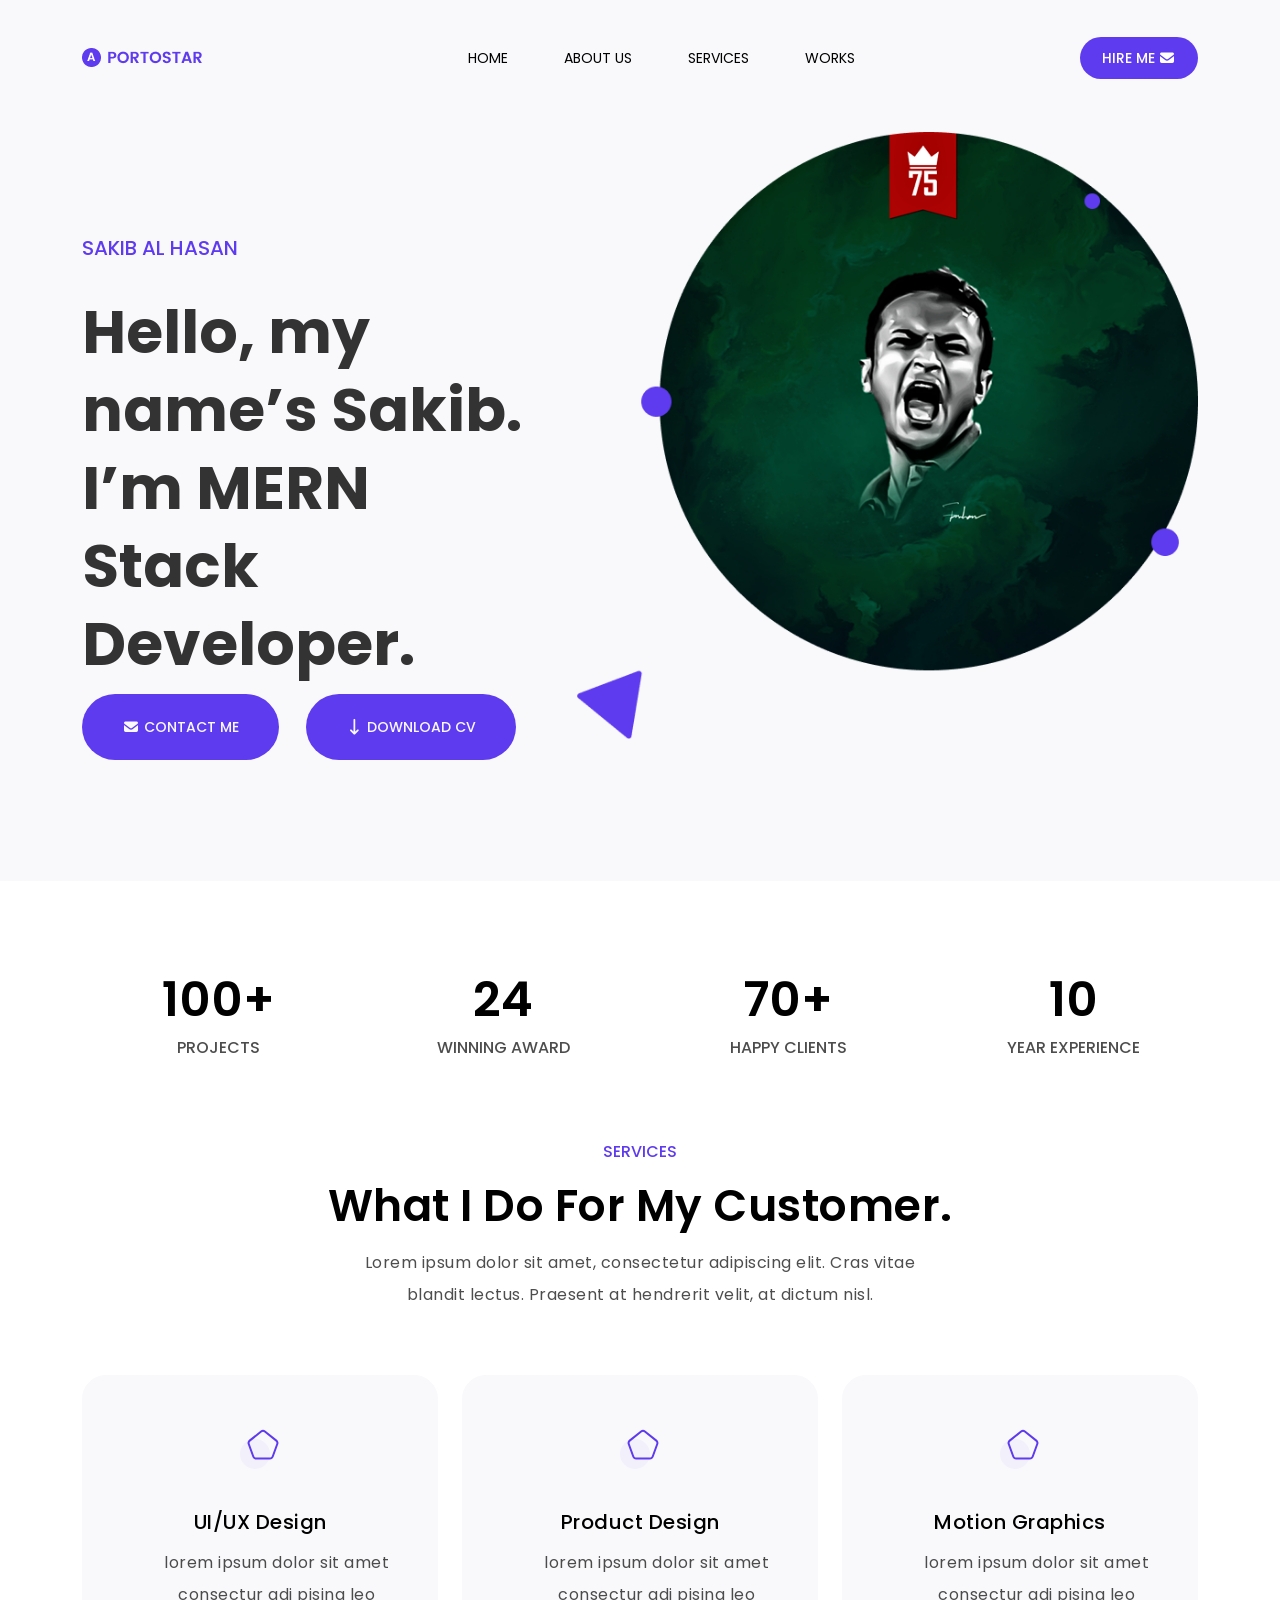
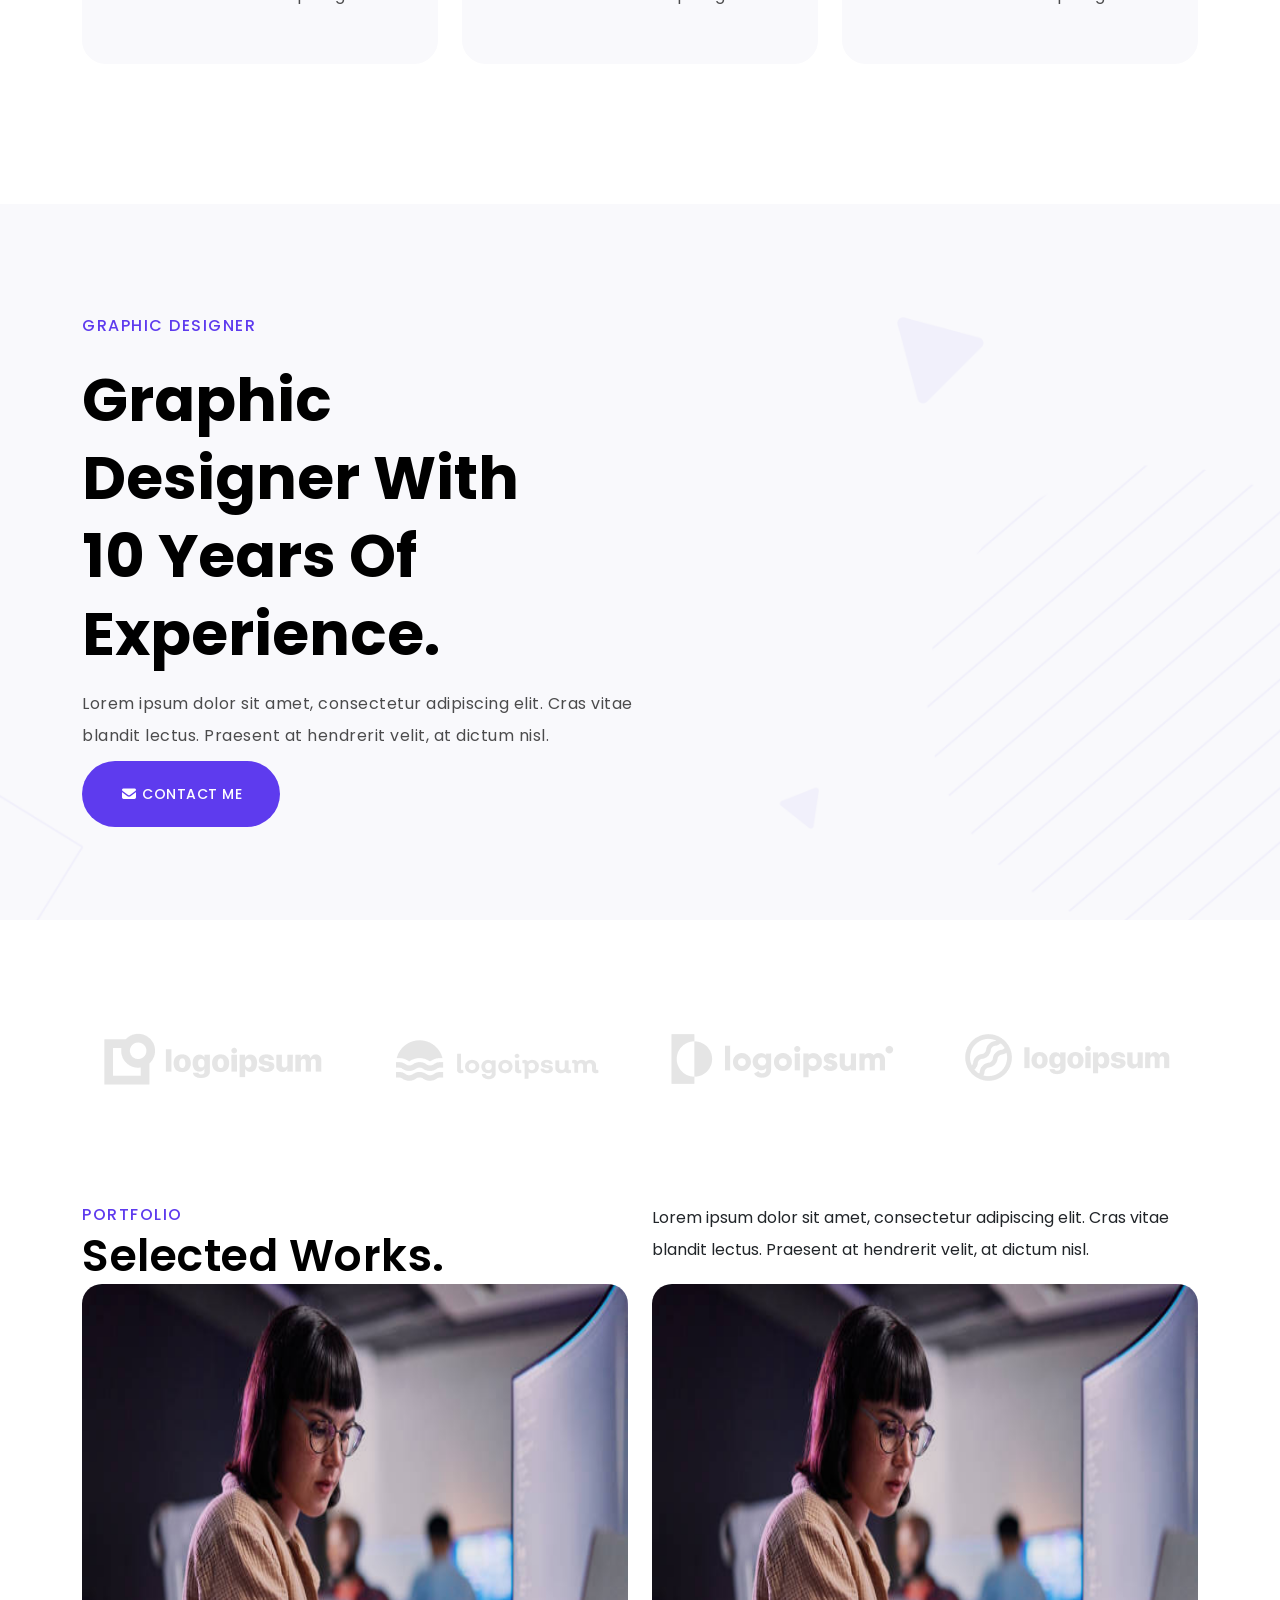
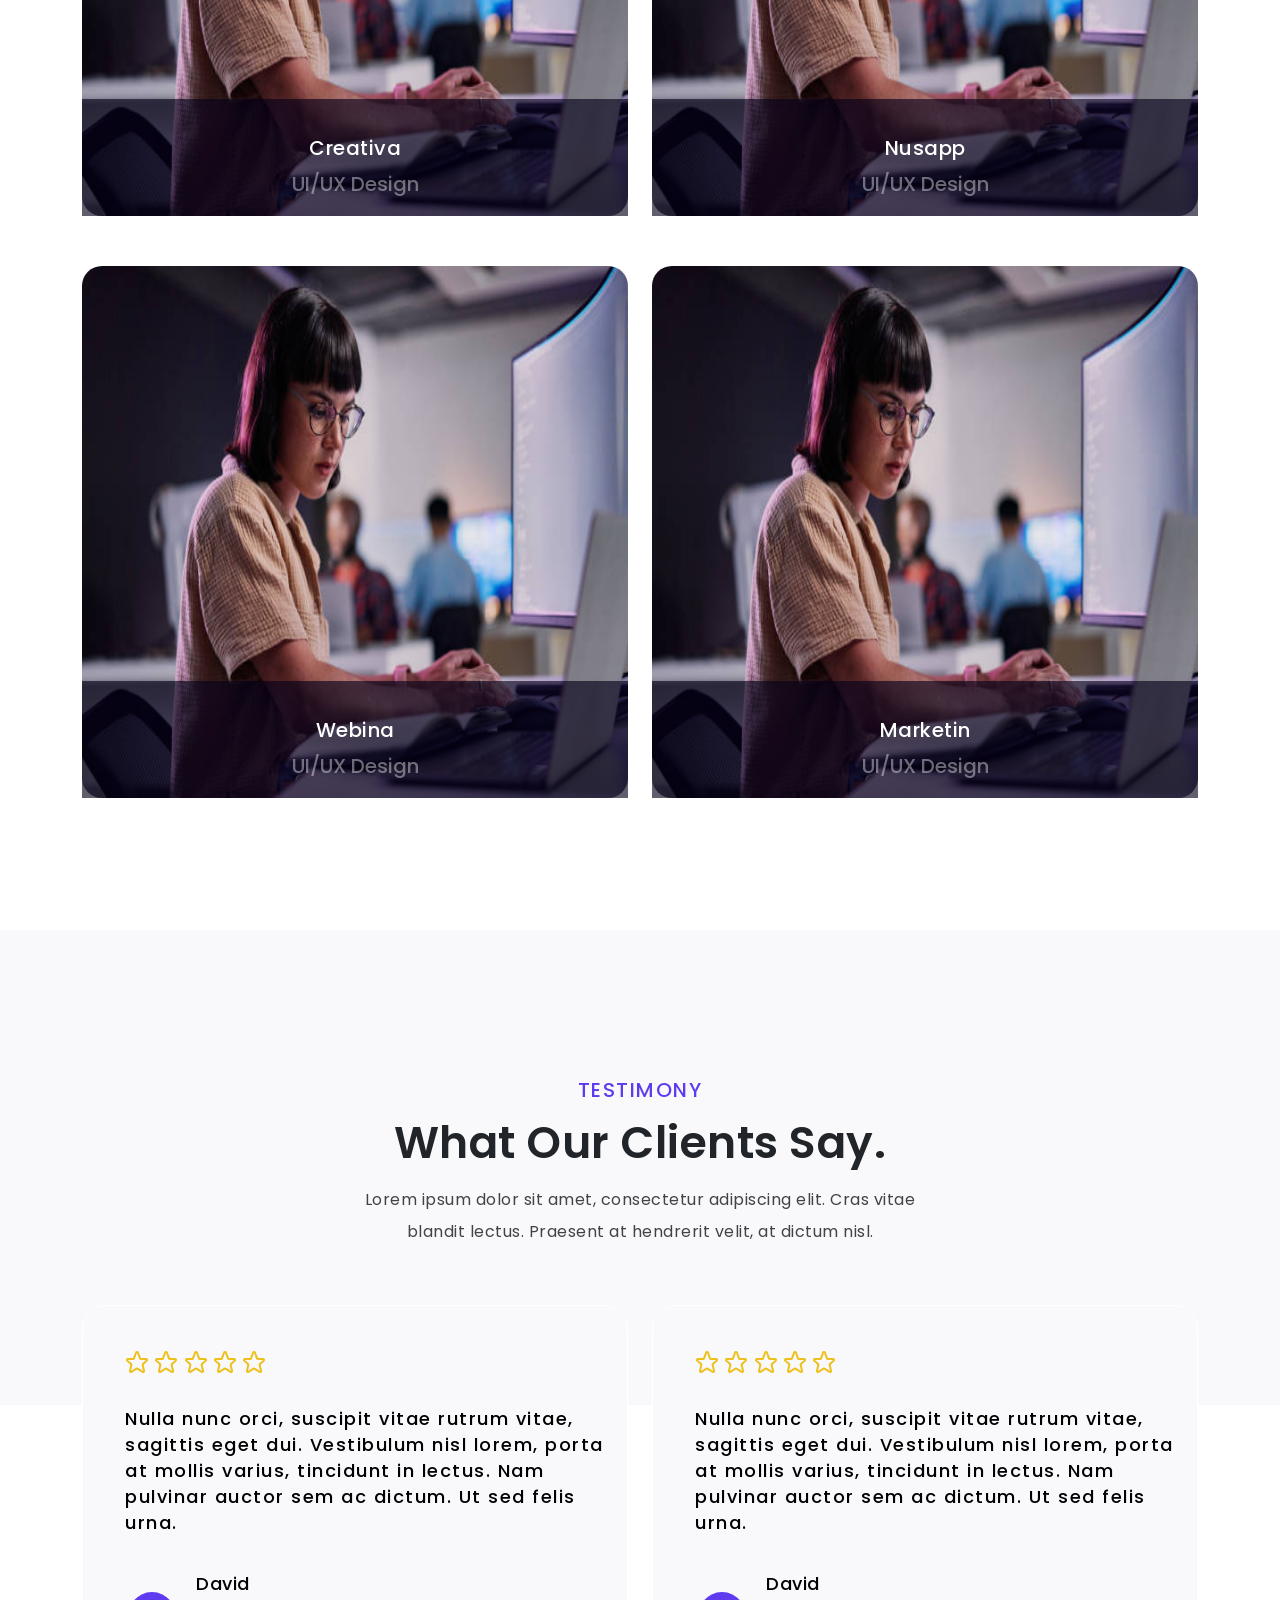
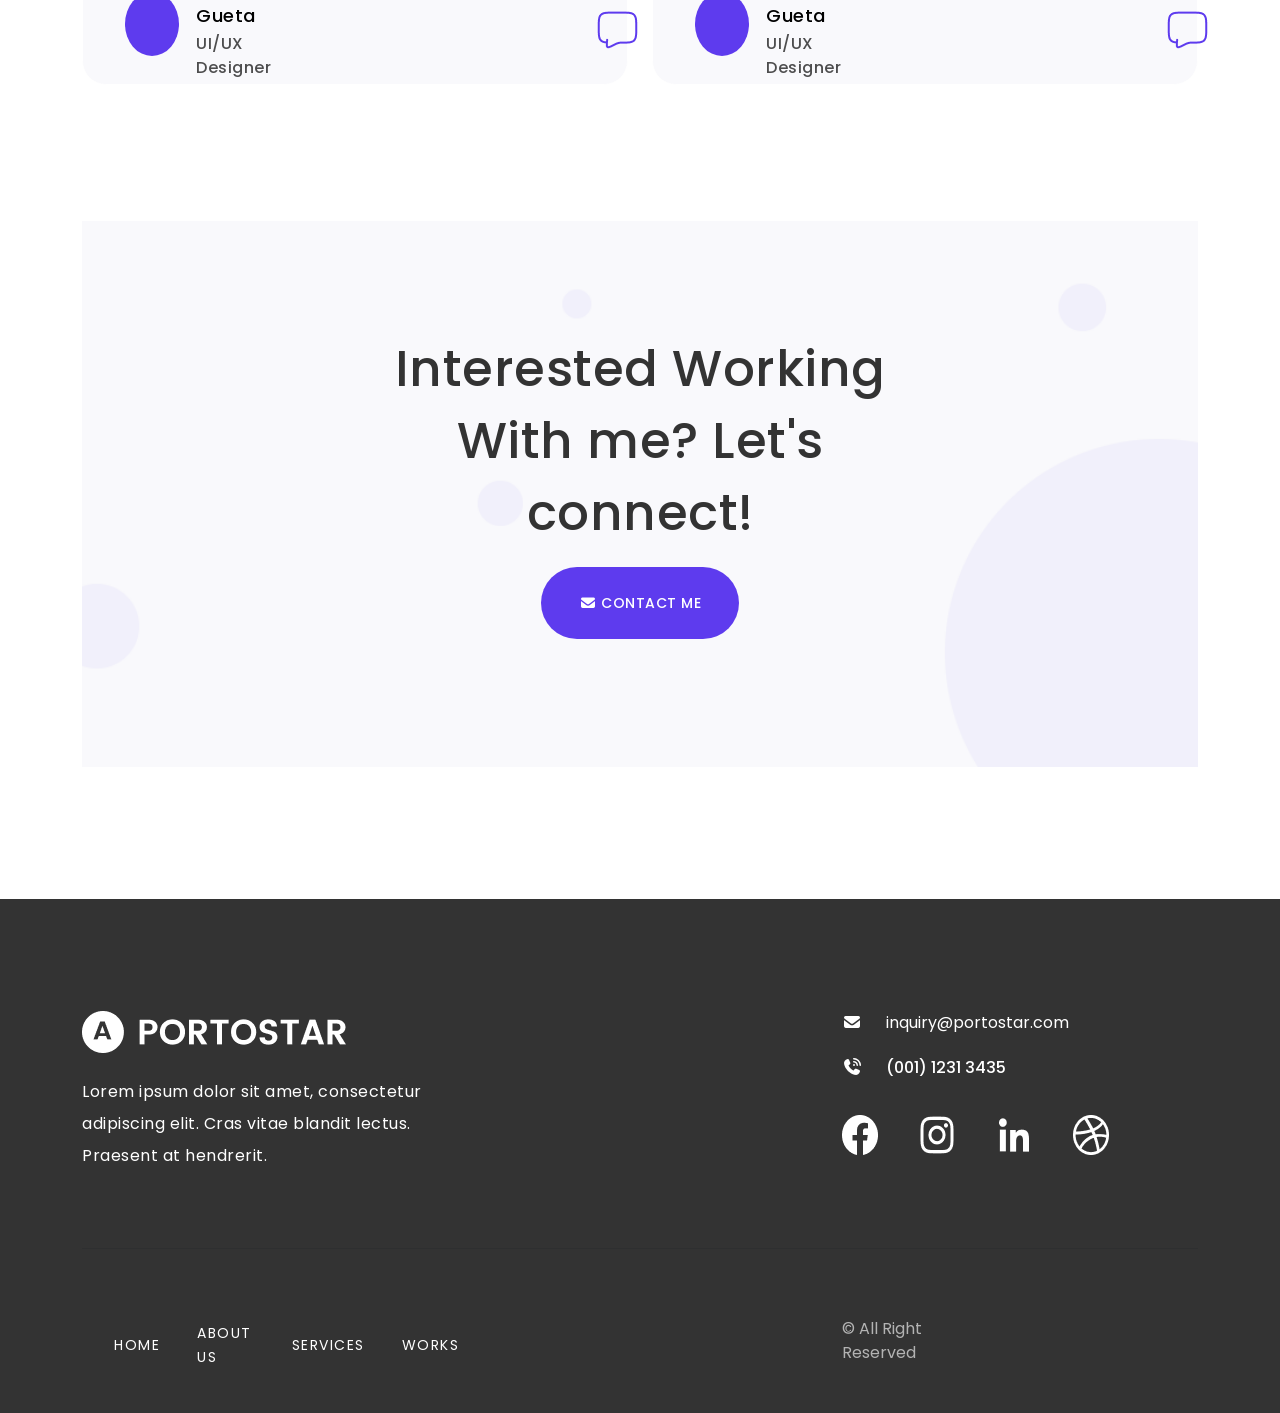
==== index.html @ 92d148fe "changes" ====
<!DOCTYPE html>
<html lang="en">

<head>
    <meta charset="UTF-8">
    <meta name="viewport" content="width=device-width, initial-scale=1.0">
    <title>Portfolio-Bootstrap Project</title>
    <!-- Google fonts start -->
    <link rel="preconnect" href="https://fonts.googleapis.com">
    <link rel="preconnect" href="https://fonts.gstatic.com" crossorigin>
    <link
        href="https://fonts.googleapis.com/css2?family=Poppins:ital,wght@0,100;0,200;0,300;0,400;0,500;0,600;0,700;0,800;0,900;1,100;1,200;1,300;1,400;1,500;1,600;1,700;1,800;1,900&display=swap"
        rel="stylesheet">
    <!-- Google fonts end -->
    <link rel="stylesheet" href="css/all.min.css">
    <link rel="stylesheet" href="css/bootstrap.min.css">
    <link rel="stylesheet" href="css/style.css">
    <link rel="stylesheet" href="css/responsive.css">
</head>

<body>
    <!-- HEADER SECTION STRAT -->
    <header id="nav">
        <nav class="navbar navbar-expand-lg ">
            <div class="container">
                <img src="images/logo.png" alt="" class="img-fluid">
                <button class="navbar-toggler" type="button" data-bs-toggle="collapse"
                    data-bs-target="#navbarSupportedContent" aria-controls="navbarSupportedContent"
                    aria-expanded="false" aria-label="Toggle navigation">
                    <span class="navbar-toggler-icon"></span>
                </button>
                <div class="collapse navbar-collapse" id="navbarSupportedContent">
                    <ul class="navbar-nav m-auto mb-2 mb-lg-0">
                        <li class="nav-item">
                            <a class="nav-link active" aria-current="page" href="#">HOME</a>
                        </li>
                        <li class="nav-item">
                            <a class="nav-link active" aria-current="page" href="#">ABOUT US</a>
                        </li>
                        <li class="nav-item">
                            <a class="nav-link active" aria-current="page" href="#">SERVICES</a>
                        </li>
                        <li class="nav-item">
                            <a class="nav-link active" aria-current="page" href="#">WORKS</a>
                        </li>


                    </ul>
                    <div class="navbtn">
                        <a href="#">HIRE ME <i class="fa-solid fa-envelope"></i></a>
                    </div>
                </div>
            </div>
        </nav>
    </header>
    <!-- HEADER SECTION END -->
    <main>
        <!-- HEADER SECTION STRAT -->
        <section id="bannerpart">
            <div class="container">
                <div class="row">
                    <div class="col-lg-5">
                        <div class="bannercontent">
                            <h5>SAKIB AL HASAN</h5>
                            <h1>Hello, my
                                name’s Sakib.
                                I’m MERN Stack Developer.
                            </h1>
                            <div class="bannerbtn">
                                <a href=" #" class="btncontact"><i class="fa-solid fa-envelope"></i> CONTACT ME</a>
                                <a href=" #" class="btndawonlad"><i class="fa-solid fa-arrow-down-long"></i> DOWNLOAD
                                    CV</a>
                            </div>
                        </div>
                    </div>
                    <div class="col-lg-7">
                        <div class="bannerimg">
                            <img src="images/sakibimg.png" alt="" class="img-fluid w-100">
                        </div>
                    </div>

                </div>

            </div>

        </section>
        <!-- HEADER SECTION END -->
        <!-- counter SECTION STRAT -->
        <section id="counter">
            <div class="container">
                <div class="row">
                    <div class="col-6 col-lg-3">
                        <div class="countertext">
                            <h4>100+</h4>
                            <p>PROJECTS</p>
                        </div>
                    </div>
                    <div class="col-6 col-lg-3">
                        <div class="countertext">
                            <h4>24</h4>
                            <p>WINNING AWARD</p>
                        </div>
                    </div>
                    <div class="col-6 col-lg-3">
                        <div class="countertext">

                            <div class="conttop">
                                <h4>70+</h4>
                                <p>HAPPY CLIENTS</p>
                            </div>
                        </div>
                    </div>
                    <div class=" col-6 col-lg-3">
                        <div class="countertext">
                            <div class="conttop">
                                <h4>10</h4>
                                <p>YEAR EXPERIENCE</p>
                            </div>
                        </div>
                    </div>
                </div>
            </div>



        </section>
        <!-- counter SECTION END -->
        <!-- service SECTION STRAT -->
        <section id="service">
            <div class="container">
                <div class="servicetext">
                    <h5>SERVICES</h5>
                    <h4>What I Do For My Customer.</h4>
                    <p>Lorem ipsum dolor sit amet, consectetur adipiscing elit. Cras vitae blandit lectus. Praesent at
                        hendrerit velit, at dictum nisl.</p>
                </div>
                <div class="row">
                    <div class="col-lg-4">
                        <div class="servicecard">
                            <div class="cardimg">
                                <svg width="41" height="42" viewBox="0 0 41 42" fill="none"
                                    xmlns="http://www.w3.org/2000/svg">
                                    <circle cx="15" cy="27" r="15" fill="#F1F0FB" />
                                    <path
                                        d="M21.125 4.50004C21.6571 4.07403 22.3184 3.84192 23 3.84192C23.6816 3.84192 24.3429 4.07403 24.875 4.50004L36.32 13.6545C36.8102 14.0466 37.165 14.5826 37.3345 15.187C37.5041 15.7914 37.4797 16.4337 37.265 17.0235L32.7185 29.5245C32.5081 30.1035 32.1246 30.6037 31.6201 30.9571C31.1156 31.3106 30.5145 31.5001 29.8985 31.5H16.1015C15.4855 31.5001 14.8844 31.3106 14.3799 30.9571C13.8754 30.6037 13.4919 30.1035 13.2815 29.5245L8.7365 17.0235C8.52176 16.4337 8.49744 15.7914 8.66696 15.187C8.83649 14.5826 9.19132 14.0466 9.6815 13.6545L21.125 4.50004Z"
                                        stroke-width="2" stroke-linecap="round" stroke-linejoin="round"
                                        stroke="#5E3BEE" />
                                </svg>
                            </div>

                            <div class="card-body">
                                <h5>UI/UX Design </h5>
                                <p>lorem ipsum dolor sit amet consectur adi pising leo</p>
                            </div>
                        </div>

                    </div>
                    <div class="col-lg-4">
                        <div class="servicecard">
                            <div class="cardimg">
                                <svg width="41" height="42" viewBox="0 0 41 42" fill="none"
                                    xmlns="http://www.w3.org/2000/svg">
                                    <circle cx="15" cy="27" r="15" fill="#F1F0FB" />
                                    <path
                                        d="M21.125 4.50004C21.6571 4.07403 22.3184 3.84192 23 3.84192C23.6816 3.84192 24.3429 4.07403 24.875 4.50004L36.32 13.6545C36.8102 14.0466 37.165 14.5826 37.3345 15.187C37.5041 15.7914 37.4797 16.4337 37.265 17.0235L32.7185 29.5245C32.5081 30.1035 32.1246 30.6037 31.6201 30.9571C31.1156 31.3106 30.5145 31.5001 29.8985 31.5H16.1015C15.4855 31.5001 14.8844 31.3106 14.3799 30.9571C13.8754 30.6037 13.4919 30.1035 13.2815 29.5245L8.7365 17.0235C8.52176 16.4337 8.49744 15.7914 8.66696 15.187C8.83649 14.5826 9.19132 14.0466 9.6815 13.6545L21.125 4.50004Z"
                                        stroke-width="2" stroke-linecap="round" stroke-linejoin="round"
                                        stroke="#5E3BEE" />
                                </svg>
                            </div>

                            <div class="card-body">
                                <h5>Product Design </h5>
                                <p>lorem ipsum dolor sit amet consectur adi pising leo</p>
                            </div>
                        </div>

                    </div>
                    <div class="col-lg-4">
                        <div class="servicecard">
                            <div class="cardimg">
                                <svg width="41" height="42" viewBox="0 0 41 42" fill="none"
                                    xmlns="http://www.w3.org/2000/svg">
                                    <circle cx="15" cy="27" r="15" fill="#F1F0FB" />
                                    <path
                                        d="M21.125 4.50004C21.6571 4.07403 22.3184 3.84192 23 3.84192C23.6816 3.84192 24.3429 4.07403 24.875 4.50004L36.32 13.6545C36.8102 14.0466 37.165 14.5826 37.3345 15.187C37.5041 15.7914 37.4797 16.4337 37.265 17.0235L32.7185 29.5245C32.5081 30.1035 32.1246 30.6037 31.6201 30.9571C31.1156 31.3106 30.5145 31.5001 29.8985 31.5H16.1015C15.4855 31.5001 14.8844 31.3106 14.3799 30.9571C13.8754 30.6037 13.4919 30.1035 13.2815 29.5245L8.7365 17.0235C8.52176 16.4337 8.49744 15.7914 8.66696 15.187C8.83649 14.5826 9.19132 14.0466 9.6815 13.6545L21.125 4.50004Z"
                                        stroke-width="2" stroke-linecap="round" stroke-linejoin="round"
                                        stroke="#5E3BEE" />
                                </svg>
                            </div>

                            <div class="card-body">
                                <h5>Motion Graphics </h5>
                                <p>lorem ipsum dolor sit amet consectur adi pising leo</p>
                            </div>
                        </div>

                    </div>



                </div>
            </div>
        </section>
        <!-- service SECTION END -->
        <!--experience SECTION STRAT -->
        <section id="experience">
            <div class="container">
                <div class="extext">
                    <h5>GRAPHIC DESIGNER</h5>
                    <h2>Graphic Designer With 10 Years Of Experience.</h2>
                    <p>Lorem ipsum dolor sit amet, consectetur adipiscing elit. Cras vitae blandit lectus. Praesent at
                        hendrerit velit, at dictum nisl.</p>
                    <div class="exbtn">
                        <a href="#"><i class="fa-solid fa-envelope"></i> CONTACT ME</a>
                    </div>
                </div>
            </div>

        </section>
        <!--experience SECTION END -->
        <!-- company section start -->
        <section id="company">
            <div class="container">
                <div class="row">

                    <div class="col-6 col-lg-3">
                        <img src="images_company/logoipsum-logo-1.png" alt="" class="img-fluid">
                    </div>
                    <div class=" col-6 col-lg-3">
                        <img src="images_company/logoipsum-logo-3.png" alt="" class="img-fluid">
                    </div>
                    <div class=" col-6 col-lg-3">
                        <img src="images_company/logoipsum-logo-6.png" alt="" class="img-fluid">
                    </div>
                    <div class="col-6 col-lg-3">
                        <img src="images_company/logoipsum-logo-7.png" alt="" class="img-fluid">
                    </div>

                </div>

            </div>
        </section>
        <!-- company section end -->
        <!-- portfolio sectin start -->
        <section id="portfolio">
            <div class="container">
                <div class="row">
                    <div class="col-lg-6">
                        <div class="porttop">
                            <h5>PORTFOLIO</h5>
                            <h4>Selected Works.</h4>
                        </div>
                    </div>
                    <div class="col-lg-6">
                        <div class="portpara">
                            <p>Lorem ipsum dolor sit amet, consectetur adipiscing elit. Cras vitae blandit lectus.
                                Praesent at hendrerit velit, at dictum nisl.</p>
                        </div>
                    </div>


                </div>
                <div class="row">
                    <div class="col-lg-6">
                        <div class="pcard">
                            <img src="images/developer.jpg" alt="" class="img-fluid">
                            <div class="pcardoverlay">
                                <div class="pcardtext">
                                    <h4>Creativa</h4>
                                    <h5>UI/UX Design</h5>
                                </div>
                            </div>
                        </div>
                    </div>
                    <div class="col-lg-6">
                        <div class="pcard">
                            <img src="images/developer.jpg" alt="" class="img-fluid">
                            <div class="pcardoverlay">
                                <div class="pcardtext">
                                    <h4>Nusapp</h4>
                                    <h5>UI/UX Design</h5>
                                </div>
                            </div>
                        </div>
                    </div>
                </div>
                <div class="row">
                    <div class="col-lg-6">
                        <div class="pcardbtm">
                            <div class="pcard">
                                <img src="images/developer.jpg" alt="" class="img-fluid">
                                <div class="pcardoverlay">
                                    <div class="pcardtext">
                                        <h4>Webina</h4>
                                        <h5>UI/UX Design</h5>
                                    </div>
                                </div>
                            </div>
                        </div>
                    </div>
                    <div class="col-lg-6">
                        <div class="pcardbtm">
                                 <div class="pcard">
                            <img src="images/developer.jpg" alt="" class="img-fluid">
                            <div class="pcardoverlay">
                                <div class="pcardtext">
                                    <h4>Marketin</h4>
                                    <h5>UI/UX Design</h5>
                                </div>
                            </div>
                        </div>
                        </div>
                   
                    </div>
                </div>


            </div>

            </div>

        </section>
        <!-- portfolio sectin end -->
        <!-- comment section start  -->
        <section id="comment">
            <div class="container">
                <div class="cmmenttext">
                    <h5>
                        TESTIMONY
                    </h5>
                    <h4>What Our Clients Say.</h4>
                    <p>Lorem ipsum dolor sit amet, consectetur adipiscing elit. Cras vitae blandit lectus. Praesent at
                        hendrerit velit, at dictum nisl.</p>

                </div>

            </div>
        </section>

        <!-- comment section end  -->
        <!-- comment curd section  start  -->
        <section>
            <div class="container">
                <div class="row">
                    <div class="col-lg-6">
                        <div class="commentcard">
                            <img src="images_comentcard/star.png" alt="" class="img-fluid">
                            <p>Nulla nunc orci, suscipit vitae rutrum vitae, sagittis eget dui. Vestibulum nisl lorem,
                                porta at mollis varius, tincidunt in lectus. Nam pulvinar auctor sem ac dictum. Ut sed
                                felis urna.</p>
                            <div class="cmtfoot">
                                <div class="cmentbox"></div>
                                <div class="cmttext">
                                    <h5>David Gueta</h5>
                                    <h6>UI/UX Designer</h6>
                                </div>
                                <div class="cmmsgbox">
                                    <img src="images_comentcard/Frame.png" alt="" class="img-fluid">
                                </div>
                            </div>
                        </div>

                    </div>
                    <div class="col-lg-6">
                        <div class="commentcard">
                            <img src="images_comentcard/star.png" alt="" class="img-fluid">
                            <p>Nulla nunc orci, suscipit vitae rutrum vitae, sagittis eget dui. Vestibulum nisl lorem,
                                porta at mollis varius, tincidunt in lectus. Nam pulvinar auctor sem ac dictum. Ut sed
                                felis urna.</p>
                            <div class="cmtfoot">
                                <div class="cmentbox"></div>
                                <div class="cmttext">
                                    <h5>David Gueta</h5>
                                    <h6>UI/UX Designer</h6>
                                </div>
                                <div class="cmmsgbox">
                                    <img src="images_comentcard/Frame.png" alt="" class="img-fluid">
                                </div>
                            </div>
                        </div>
                    </div>
                </div>

            </div>
        </section>
        <!-- comment curd section  end  -->
        <!--  contact section start -->
        <section id="contact">
            <div class="container">
                <div class="row">
                    <div class="col-lg-12">
                        <div class="conwraper">
                            <div class="contacttext">
                                <h3> Interested Working
                                    With me? Let's connect!</h3>
                                <a href=""><i class="fa-solid fa-envelope"></i> CONTACT ME</a>

                            </div>
                        </div>
                    </div>
                </div>
            </div>
        </section>
        <!--  contact section end -->
        <!-- footter section start -->
        <section id="footter">
            <div class="container">
                <div class="row">
                    <div class=" col-lg-5">
                        <div class="footleft">
                            <img src="images_footer/LOGO (4).png" alt="">
                            <p>Lorem ipsum dolor sit amet, consectetur adipiscing elit. Cras vitae blandit lectus.
                                Praesent at hendrerit.</p>

                        </div>
                    </div>
                    <div class=" col-lg-3">

                    </div>
                    <div class=" col-lg-4">
                        <div class="footright">
                            <p> <i class="fa-solid fa-envelope"></i> inquiry@portostar.com</p>
                            <h6><i class="fa-solid fa-phone-volume"></i> (001) 1231 3435</h6>
                            <div class="footlogo">
                                <img src="images_footer/Frame (1).png" alt="">
                                <img src="images_footer/Frame (2).png" alt="">
                                <img src="images_footer/Frame (3).png" alt="">
                                <img src="images_footer/Frame (4).png" alt="">
                            </div>

                        </div>
                    </div>
                </div>
                <hr>
                <div class="row">
                    <div class="col-lg-5">
                        <div class="fotmenu">
                            <ul>
                                <li><a href="#">HOME</a></li>
                                <li><a href="#">ABOUT US</a></li>
                                <li><a href="#">SERVICES</a></li>
                                <li><a href="#">WORKS</a></li>

                            </ul>
                        </div>
                    </div>
                    <div class="col-lg-3">

                    </div>
                    <div class="col-lg-4">
                        <div class="fotcopy">
                            <p>© All Right Reserved</p>
                        </div>
                    </div>
                </div>
            </div>
        </section>
        <!-- footter section end -->

    </main>



    <script src="js/bootstrap.min.js"></script>
</body>

</html>
---- css/style.css ----
/* ALL COMMON CSS START */
* {
    margin: 0px;
    padding: 0px;
    box-sizing: border-box;
    outline: 0;
    font-family: "Poppins", sans-serif;
}

ul,
ol {
    list-style-type: none;
}

a {
    text-decoration: none;
}

h1,
h2,
h3,
h4,
h5,
h6,
p {
    margin: 0px;
    padding: 0px;

}

/* ALL COMMON CSS END */


/* HEADER SECTION CSS START */

.navbtn a {
    background-color: #5E3BEE;
    color: #fff;
    border-radius: 50px;
    padding: 11px 22px;
    font-weight: 500;
    font-size: 14px;

}

.navbar-nav .nav-item a {
    margin-left: 40px;

    color: #000000;
    line-height: 24px;
    font-size: 14px;

}
.navbar-nav .nav-item a:hover{
color: #5E3BEE;
}

#nav {
    background-color: #F9F9FC;
    padding: 30px 0px;
}

/* HEADER SECTION CSS END */
/* banner SECTION CSS START */
#bannerpart {
    background-color: #F9F9FC;

}

.bannercontent {
    padding-top: 119px;
    padding-bottom: 142px;
}

.bannercontent h5 {
    color: #5E3BEE;
    font-weight: 500;
    line-height: 26px;
}

.bannercontent h1 {
    color: #333333;
    font-weight: 700;
    font-size: 60px;
    line-height: 78px;
    margin: 32px 0px;
}


.bannerbtn a {
    color: #F9F9FC;
    background-color: #5E3BEE;
    padding: 23px 40px;
    border-radius: 50px;
    font-weight: 500;
    font-size: 14px;
    transition: 0.30s;

}

.bannerbtn a:hover {
    color: #000000;
    background: transparent;



}

.bannerbtn .btncontact {
    margin-right: 23px;
}

.bannerimg {
    padding-top: 16px;
    padding-bottom: 42px;
}

/* banner SECTION CSS END */

/* counter SECTION CSS Start */
#counter {
    padding-top: 91px;
    padding-bottom: 79px;
}

.countertext h4 {
    font-weight: 600;
    font-size: 48px;
    line-height: 56px;
    color: #000000;
    width: 272px;
    text-align: center;
}

.countertext p {
    font-weight: 500;
    line-height: 24px;
    color: rgba(0, 0, 0, 0.699);
    margin-top: 8px;
    width: 272px;
    text-align: center;
}

/* counter SECTION CSS END */
/* service SECTION CSS START */
.servicetext {
    text-align: center;
}

.servicetext h5 {
    font-size: 16px;
    font-weight: 500;
    line-height: 26px;
    color: #5E3BEE;
    height: 26px;

}

.servicetext h4 {
    font-weight: 600;
    font-size: 44px;
    line-height: 56px;
    color: #000000;
    margin-top: 13px;
    margin-bottom: 13px;
    letter-spacing: 0.5px;

}

.servicetext p {
    font-weight: 400;
    line-height: 32px;
    letter-spacing: 0.5px;

    color: rgba(0, 0, 0, 0.699);
    width: 600px;
    margin: 0px auto;


}

/* service SECTION CSS END */
/* card section css start */
.cardimg {
    text-align: center;
    margin-top: 51px;
}

.card-body h5 {
    font-size: 20px;
    font-weight: 500;
    line-height: 32px;
    color: #000000;
    text-align: center;
    margin-top: 37px;
    letter-spacing: 0.5px;
}

.card-body p {

    font-weight: 400;
    line-height: 32px;
    letter-spacing: 0.5px;
    color: rgba(0, 0, 0, 0.699);
    text-align: center;
    margin-left: 40px;
    margin-top: 9px;
    margin-bottom: 52px;

    width: 307px;


}

.servicecard {
    margin-top: 64px;
    margin-bottom: 140px;
    border: 1px solid #F9F9FC;
    border-radius: 24px;
    background-color: #F9F9FC;
    transition: 0.15s;



}

.servicecard:hover {
    box-shadow: 27px 37px 80px 0px rgba(0, 0, 0, 0.192);
    transform: translateY(-10px);
    background-color: #ffffff;
}

/* card section css end */
/* experience css start */
#experience {
    background-image: url(../images/Group\ 50\ \(1\).png);
    background-position: center;
    background-repeat: no-repeat;
    background-size: cover;


}

.extext h5 {
    font-size: 16px;
    font-weight: 500;
    line-height: 26px;
    color: #5E3BEE;
    letter-spacing: 1.5px;

}

.extext h2 {
    font-size: 60px;
    font-weight: 700;
    line-height: 78px;
    width: 482px;
    color: #000000;
    margin-top: 22px;
    margin-bottom: 15px;
}

.extext p {
    line-height: 32px;
    letter-spacing: 0.5px;
    width: 584px;
    color: rgba(0, 0, 0, 0.699);
    margin-bottom: 30px;
}

.exbtn a {
    color: #fff;
    font-size: 14px;
    font-weight: 500;
    letter-spacing: 0.5px;
    background-color: #5E3BEE;
    padding: 23px 38px;
    border-radius: 50px;

}

.extext {
    padding-top: 109px;
    padding-bottom: 114px;
}

/* experience css end */
/* company css start */
#company {
    margin-top: 110px;
    margin-bottom: 112px;
}

.col-lg-3 {
    text-align: center;
}

/* company css end */
/* portfolio css start */
.porttop h5 {
    font-size: 16px;
    font-weight: 500;
    line-height: 26px;
    color: #5E3BEE;
    letter-spacing: 1.5px;
}

.porttop h4 {
    font-weight: 600;
    font-size: 44px;
    line-height: 56px;
    color: #000000;


    letter-spacing: 0.5px;
}
.pcard{
position: relative;

}
.pcard img{
 width: 100%;
height: 532px;
border-radius: 20px;

}

.pcardtext{
    
    text-align: center;
  


  
   
  
}
.pcardoverlay{
  position: absolute;
    bottom: 0px;
    width: 100%;
    background-color: #06011aa1;  
    display: none;
   
}

.pcard .pcardoverlay{
  display: block;
}

.pcardtext h4{
    font-size: 20px;
    font-weight: 500;
    line-height: 32px;
    letter-spacing: 0.5px;
    color:white;
     margin-top: 33px;
  
   
}
.pcardbtm{
    margin-top: 50px;
    /* border-radius: 30px solid black; */
}

.pcardtext h5 {
    color:rgba(255, 255, 255, 0.404);
    font-weight: 500;
    line-height: 24px;
  
    margin-top: 8px;
    margin-bottom: 20px;


}


.portpara p{
    line-height: 32px;
    width: 557px;
}


.portbottom p {
    width: 557px;
    line-height: 32px;
    letter-spacing: 0.5px;
    color: rgba(0, 0, 0, 0.719);
    text-align:center;
}

.portcardtwo {
    margin-top: 50px;
}

/* portfolio css end */
/* comment section style start */
#comment {
    background-color: #F9F9FC;
    margin-top: 132px;

}

.cmmenttext {
    padding-top: 147px;
    padding-bottom: 157px;

    text-align: center;
}

.cmmenttext h5 {
    font-weight: 500;
    line-height: 26px;
    letter-spacing: 1.5px;
    color: #5E3BEE;

    margin-bottom: 12px;
}

.cmmenttext h4 {
    margin-bottom: 13px;
    font-size: 44px;
    font-weight: 600;
    line-height: 56px;
    letter-spacing: 0.5px;
}

.cmmenttext p {


    color: rgba(0, 0, 0, 0.733);
    font-size: 16px;
    line-height: 32px;
    letter-spacing: 0.5px;
    width: 600px;
    margin: 0px auto;
}

/* comment section style end */
/* commment card style start */
.commentcard {
    width: 100%;
    background-color: #F9F9FC;
    border: 1px solid #ffffff;
    border-radius: 24px;

    margin-top: -100px;
    transition: 0.5s;
}

.commentcard p {
    font-size: 18px;
    font-weight: 500;
    line-height: 26px;
    letter-spacing: 1.5px;
    width: 484px;
    color: #000000;
    margin-left: 42px;
}

.commentcard img {
    margin-top: 44px;
    margin-bottom: 32px;
    margin-left: 42px;
}

.cmentbox {
    height: 64px;
    width: 64px;
    background-color: #5E3BEE;
    border-radius: 50%;
}

.cmtfoot {
    display: flex;
    margin-top: 27px;
    margin-left: 42px;
    align-items: center;

}

.cmttext h5 {
    font-size: 18px;
    font-weight: 500;
    line-height: 32px;
    letter-spacing: 0.5px;
    color: #000000;
}

.cmttext h6 {
    line-height: 24px;
    letter-spacing: 0.5px;
    color: rgba(0, 0, 0, 0.692);
}

.cmttext {
    margin-left: 17px;
    margin-right: 250px;
}

.commentcard:hover {
    background-color: #ffffff;
    box-shadow: 27px 37px 80px 0px rgba(0, 0, 0, 0.192);
    transform: translateY(-10px);
}

/* commment card style end */
/* contact style start */

.contacttext h3 {
    font-size: 50px;
    font-weight: 614px;
    line-height: 72px;
    letter-spacing: 0.5px;
    color: #333333;
    width: 606px;

    text-align: center;
    margin: 0px auto;
    margin-bottom: 42px;


}

.conwraper {
    text-align: center;
    background-image: url(../images/Group\ 50.png);
    background-size: cover;
    background-position: center;
    background-repeat: no-repeat;
    margin-top: 136px;
    margin-bottom: 132px;
    border-right: 24px;
}

.contacttext a {

    font-size: 14px;
    font-weight: 500;
    letter-spacing: 0.5px;
    color: #ffffff;
    background-color: #5E3BEE;
    padding: 26px 38px;
    border-radius: 50px;
}

.contacttext {
    padding-top: 112px;
    padding-bottom: 152px;
}


/* contact style end */
/* footter section style start */
#footter {
    background-color: #333333;
}

.footleft p {
    line-height: 32px;
    color: #ffffff;
    letter-spacing: 0.5px;
    width: 369px;
    margin-top: 23px;
}

.footleft {
    margin-top: 112px;
    margin-bottom: 60px;

}

.footright p {
    color: #ffffff;

}

.footright h6 {
    color: #ffffff;
    margin-top: 23px;
    margin-bottom: 38px;
}

.footlogo img {
    margin-right: 37px;
}

.footright {

    margin-top: 112px;
    margin-bottom: 60px;
}

.footright i {
    margin-right: 20px;
}

hr {
    stroke: #404040;

}

.fotmenu ul {
    display: flex;

    align-items: center;
    margin-top: 56px;
    margin-bottom: 44px;
    margin-right: 37px;
}

.fotmenu ul a {
    color: #ffffff;
    margin-right: 37px;
    font-size: 14px;
    line-height: 22px;
    letter-spacing: 1.5px;
}

.fotcopy {
    color: rgba(255, 255, 255, 0.63);
    width: 152px;
    margin-top: 52px;
    margin-bottom: 44px;
}

/* footter section style end */
---- css/responsive.css ----
/* // Extra small devices (portrait phones, less than 576px) */
@media (max-width: 575.98px) {

    /* header section start */
.navbtn {
text-align: center;


}

.navbar-nav .nav-item a {
    margin-left: 0px;
    text-align: center;



}
.navbar-nav .nav-item a:hover{
color: #5E3BEE;

}

#nav {
    background-color: #F9F9FC;
    padding: 15px 0px;
   
}

    /* header section end */

    /* banner section start */
    .bannercontent h5 {
        text-align: center;
        margin-bottom: 21px;
    }

    .bannercontent h1 {
        color: #333333;
        font-weight: 700;
        font-size: 44px;
        line-height: 64px;
        text-align: center;
        width: 365px;
        margin: 0 auto;

    }

    .bannercontent {
        padding-top: 32px;
        padding-bottom: 88px;
    }

    .bannerbtn {
        text-align: center;

    }

    .bannerbtn a:nth-child(2) {
        margin-top: 20px;

        display:inline-block;

    }



    .bannerimg {
        margin-top:0px;
        padding-bottom: 27px;

    }

    .bannerbtn .btncontact {
        margin-right: 0;
    }





    /* couonter section start */
    #counter {
        padding-top: 40px;
        padding-bottom: 40px;
        margin: 8%;

        /* text-align: center; */

    }

    .countertext h4 {

        width: 114px;
        text-align: center;
   

    }

    .countertext p {
        font-weight: 500;
        line-height: 24px;
        color: rgba(0, 0, 0, 0.699);
        margin-top: 8px;
        width: 142px;
        text-align: start;
     
    }

    .conttop {
        margin-top: 50px;
    }

    /* couonter section end */
    /* service section start */


    .servicetext h4 {
        width: 365px;
        font-size: 34px;
        line-height: 40px;
        font-weight: 600;
     
        margin: 0 auto;

    }

    .servicetext p {

        width: 365px;
        margin: 0px auto;
        padding-bottom: 30px;


    }

    .cardimg {
        text-align: center;
        margin-top: 27px;
    }

    .servicecard {
        margin-top: 15px;
        margin-bottom: 15px;


    }
.cardimg {
    text-align: center;
    margin-top: 30px;
}

.card-body h5 {
    font-size: 20px;
    font-weight: 500;
    line-height: 32px;
    color: #000000;
    text-align: center;
    margin-top: 20px;
    margin-bottom: 10px;
    letter-spacing: 0.5px;
}

.card-body p {

    font-weight: 400;
    line-height: 26px;
    letter-spacing: 0.5px;
    color: rgba(0, 0, 0, 0.699);
    text-align: center;
  
    margin-top: 9px;
    margin-bottom: 52px;
    margin: 0 auto;

    width: 307px;
    padding-bottom: 30px;


}
.servicecard {
    margin-top: 0px;
    margin-bottom: 15px;
    border: 1px solid #F9F9FC;
    border-radius: 24px;
    background-color: #F9F9FC;
    transition: 0.15s;



}


    /* service section end */
    /* experience section start */
    #experience {
        padding: 40px 0px;
        margin-top: 40px;
        


    }

    .extext {
        padding-top: 0px;
        padding-bottom: 0px;


    }


    .extext h5 {
        text-align: center;


    }

    .extext h2 {
        font-size: 44px;
        font-weight: 700;
        line-height: 64px;
        width: 368px;
 text-align: center;
      margin-left: 40px;

      
    }

    .extext p {

        width: 360px;

        margin-bottom: 37px;
    margin: 0 auto;
    
    }


    .exbtn {
        text-align: center;
        margin-top: 40px;
        margin-bottom: 25px;
    }



    /* experience section end */

    /* company section start */
    #company {
        margin-top:40px;
        margin-bottom: 45px;

    }

    /* company section end */
    /* portfolio section start */
    .porttop h5 {
        text-align: center;
    }

    .porttop h4 {
        font-weight: 600;
        font-size: 34px;
        line-height: 40px;
        text-align: center;
        margin-top: 6px;
        margin-bottom: 15px;
    }

    
.pcard{
margin-top: 15px;
}

.pcardbtm{
    margin-top: 15px;
}



.portpara p{
    line-height: 26px;
    width: 488px;
    font-size: 14px;
}


    /* portfolio section end */
   /* comment section style start */
#comment {
    background-color: #F9F9FC;
    margin-top: 40px;

}

.cmmenttext {
    padding-top: 25px;
    padding-bottom: 30px;

    text-align: center;
}

.cmmenttext h5 {
    font-weight: 500;
    line-height: 26px;
    letter-spacing: 1.5px;
    color: #5E3BEE;

    margin-bottom: 12px;
}

.cmmenttext h4 {
    margin-bottom: 13px;
    font-size: 33px;
    font-weight: 600;
    line-height: 38px;
    letter-spacing: 0px;
  
}

.cmmenttext p {


    color: rgba(0, 0, 0, 0.733);
    font-size: 14px;
    line-height: 26px;
    letter-spacing: 0px;
    width: 480px;

}

.commentcard {
    width: 100%;
    background-color: #F9F9FC;
    border: 1px solid #ffffff;
    border-radius: 24px;

    margin-top: 15px;
    transition: 0.5s;
    margin-bottom: 0px;
}

.commentcard p {
    font-size: 14px;
    font-weight: 500;
    line-height: 26px;
    letter-spacing: 1.5px;
    width: 488px;
    color: #000000;
    margin-left: 0px;
}

.commentcard img {
    margin-top: 35px;
    margin-bottom: 25px;
    margin-left: 0px;
}

.cmentbox {
    height: 64px;
    width: 64px;
    background-color: #5E3BEE;
    border-radius: 50%;
}

.cmtfoot {
    display: flex;
    margin-top: 15px;
    margin-left: 0px;
    align-items: center;
    justify-content: space-between;

}

.cmttext h5 {
    font-size: 14px;
    font-weight: 500;
    line-height: 26px;
    letter-spacing: 0.5px;
    color: #000000;
   margin-right: 20px;
}

.cmttext h6 {
    line-height: 24px;
    letter-spacing: 0.5px;
    color: rgba(0, 0, 0, 0.692);
}

.cmttext {
    margin-left: -200px;
    margin-right: 0px;
}

/* contact style start */

.contacttext h3 {
    font-size: 33px;
    font-weight: 600px;
    line-height: 56px;
    letter-spacing: 0.5px;
    color: #333333;
    width: 488px;

    text-align: center;
    margin: 0px auto;
    margin-bottom: 25px;


}

.conwraper {
    text-align: center;
    background-image: url(../images/Group\ 50.png);
    background-size: cover;
    background-position: center;
    background-repeat: no-repeat;
    margin-top: 40px;
    margin-bottom: 40px;
    border-right: 24px;
}

.contacttext a {

    font-size: 14px;
    font-weight: 500;
    letter-spacing: 0.5px;
    color: #ffffff;
    background-color: #5E3BEE;
    padding: 26px 38px;
    border-radius: 50px;
}

.contacttext {
    padding-top: 50px;
    padding-bottom: 50px;
}


/* contact style end */
/* footter section style start */
#footter {
    background-color: #333333;
}

.footleft p {
    line-height: 32px;
    color: #ffffff;
    letter-spacing: 0.5px;
    width: 369px;
    margin-top: 15px;
}

.footleft {
    margin-top: 50px;
    margin-bottom: 40px;

}



.footright h6 {
    color: #ffffff;
    margin-top: 15px;
    margin-bottom: 15px;
}

.footlogo img {
    margin-right: 37px;
}

.footright {

    margin-top: 30px;
    margin-bottom: 30px;
}

.footright i {
    margin-right:30px;
}

hr {
    stroke: #404040;

}

.fotmenu ul {
    display: flex;

    align-items: center;
    margin-top: 30px;
    margin-bottom: 15px;
    margin-right: 37px;
}

.fotmenu ul a {
    color: #ffffff;
    margin-right: 0px;
    font-size: 14px;
    line-height: 22px;
    letter-spacing: 1.5px;
    margin-left: 20px;

}

.fotcopy {
    color: rgba(255, 255, 255, 0.63);
    width: 100%;
    margin-top: 25px;
    margin-bottom: 44px;
    text-align: center;
}

/* footter section style end */


/* comment section style end */














}
























/* // Small devices (landscape phones, less than 768px)/ */
@media (max-width: 767.98px) {
    
}

/* // Medium devices (tablets, less than 992px) */
@media (max-width: 991.98px) {
    
}

/* // Large devices (desktops, less than 1200px) */
@media (max-width: 1199.98px) {

}
/* 
// Extra large devices (large desktops) */
/* // No media query since the extra-large breakpoint has no upper bound on its width */
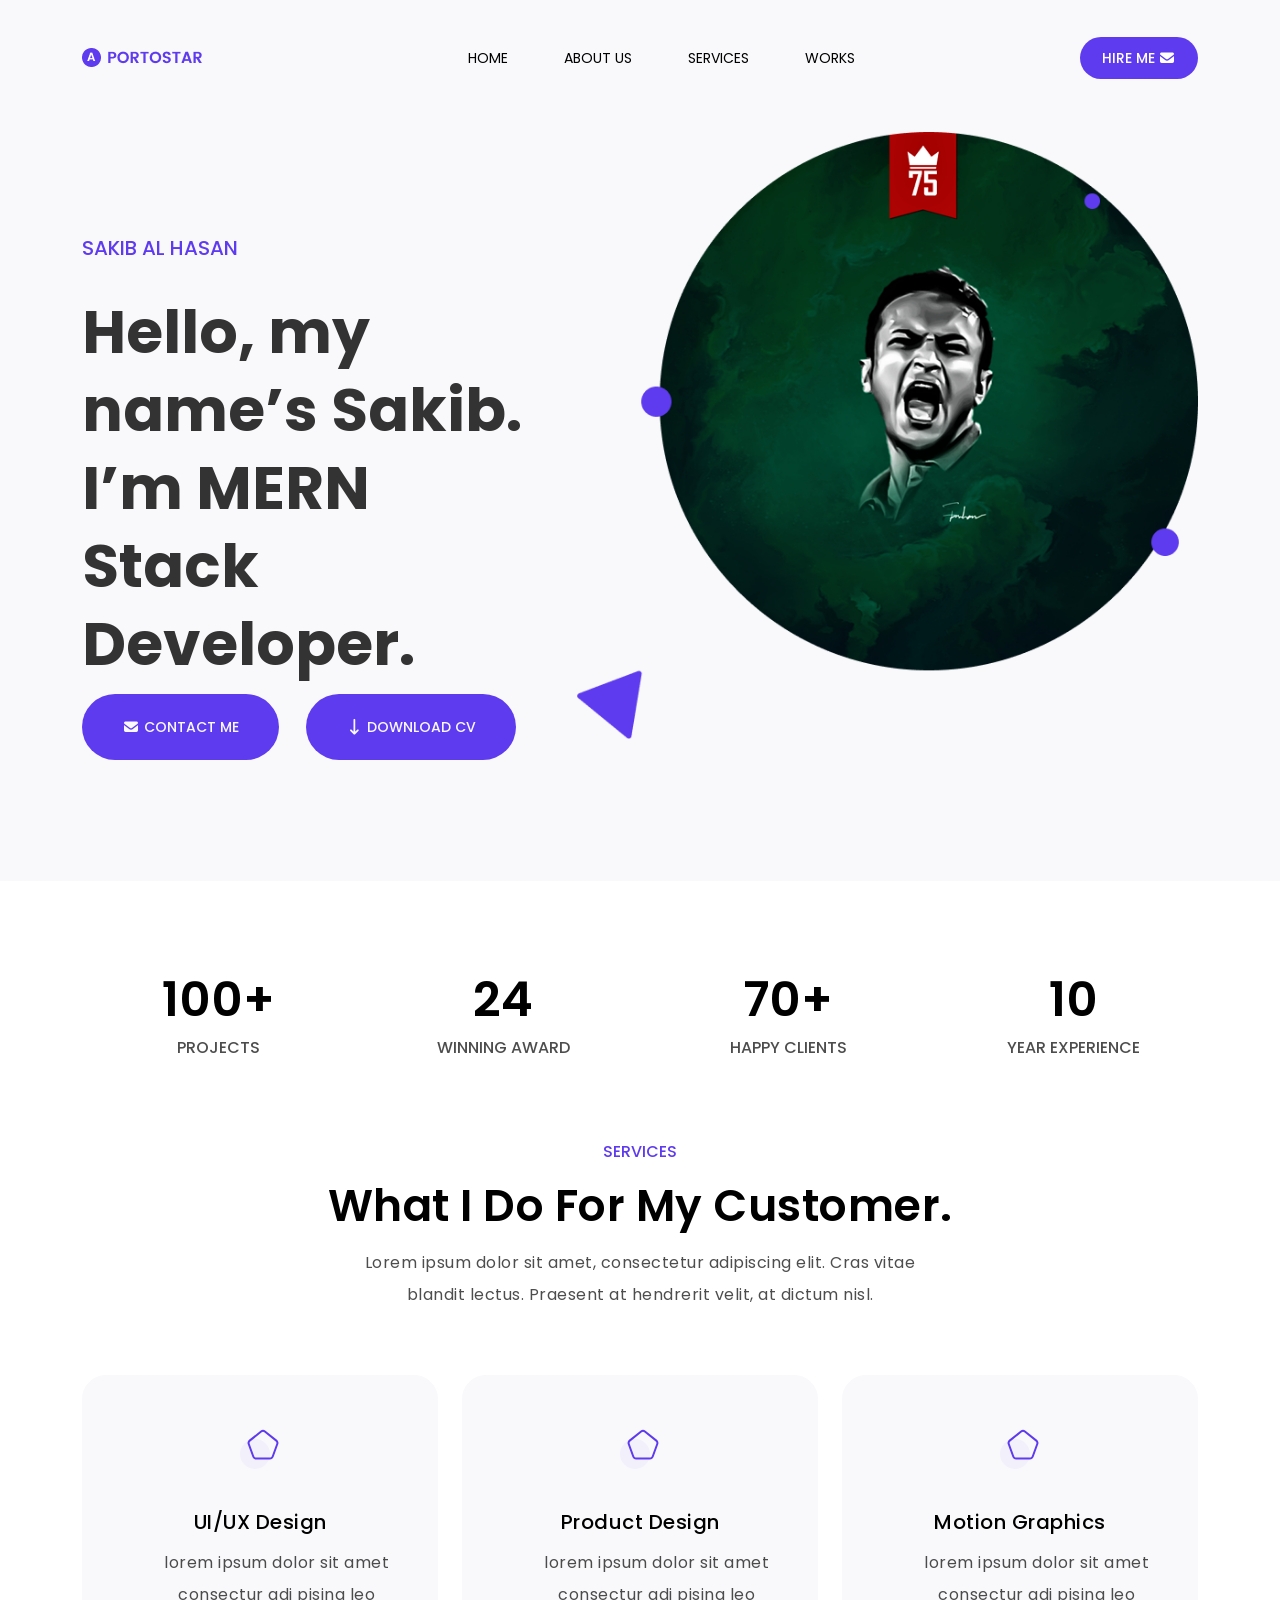
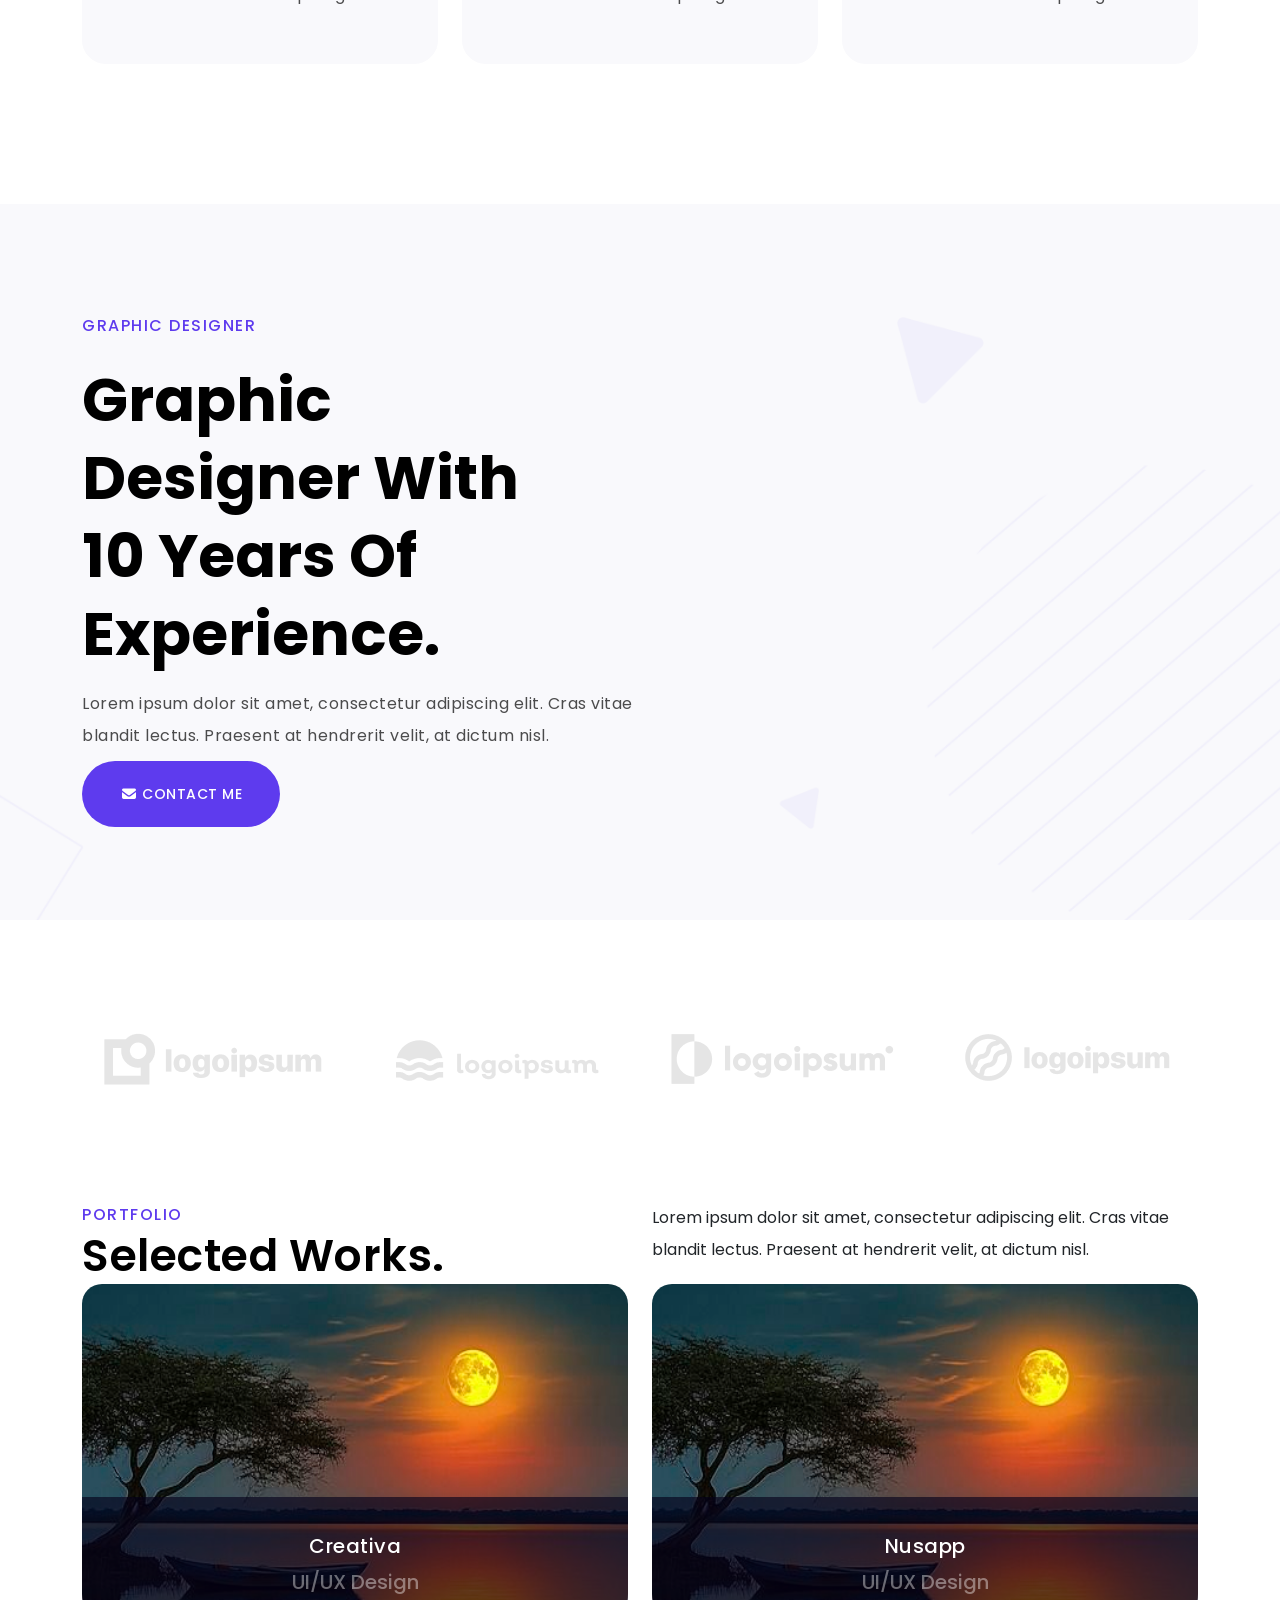
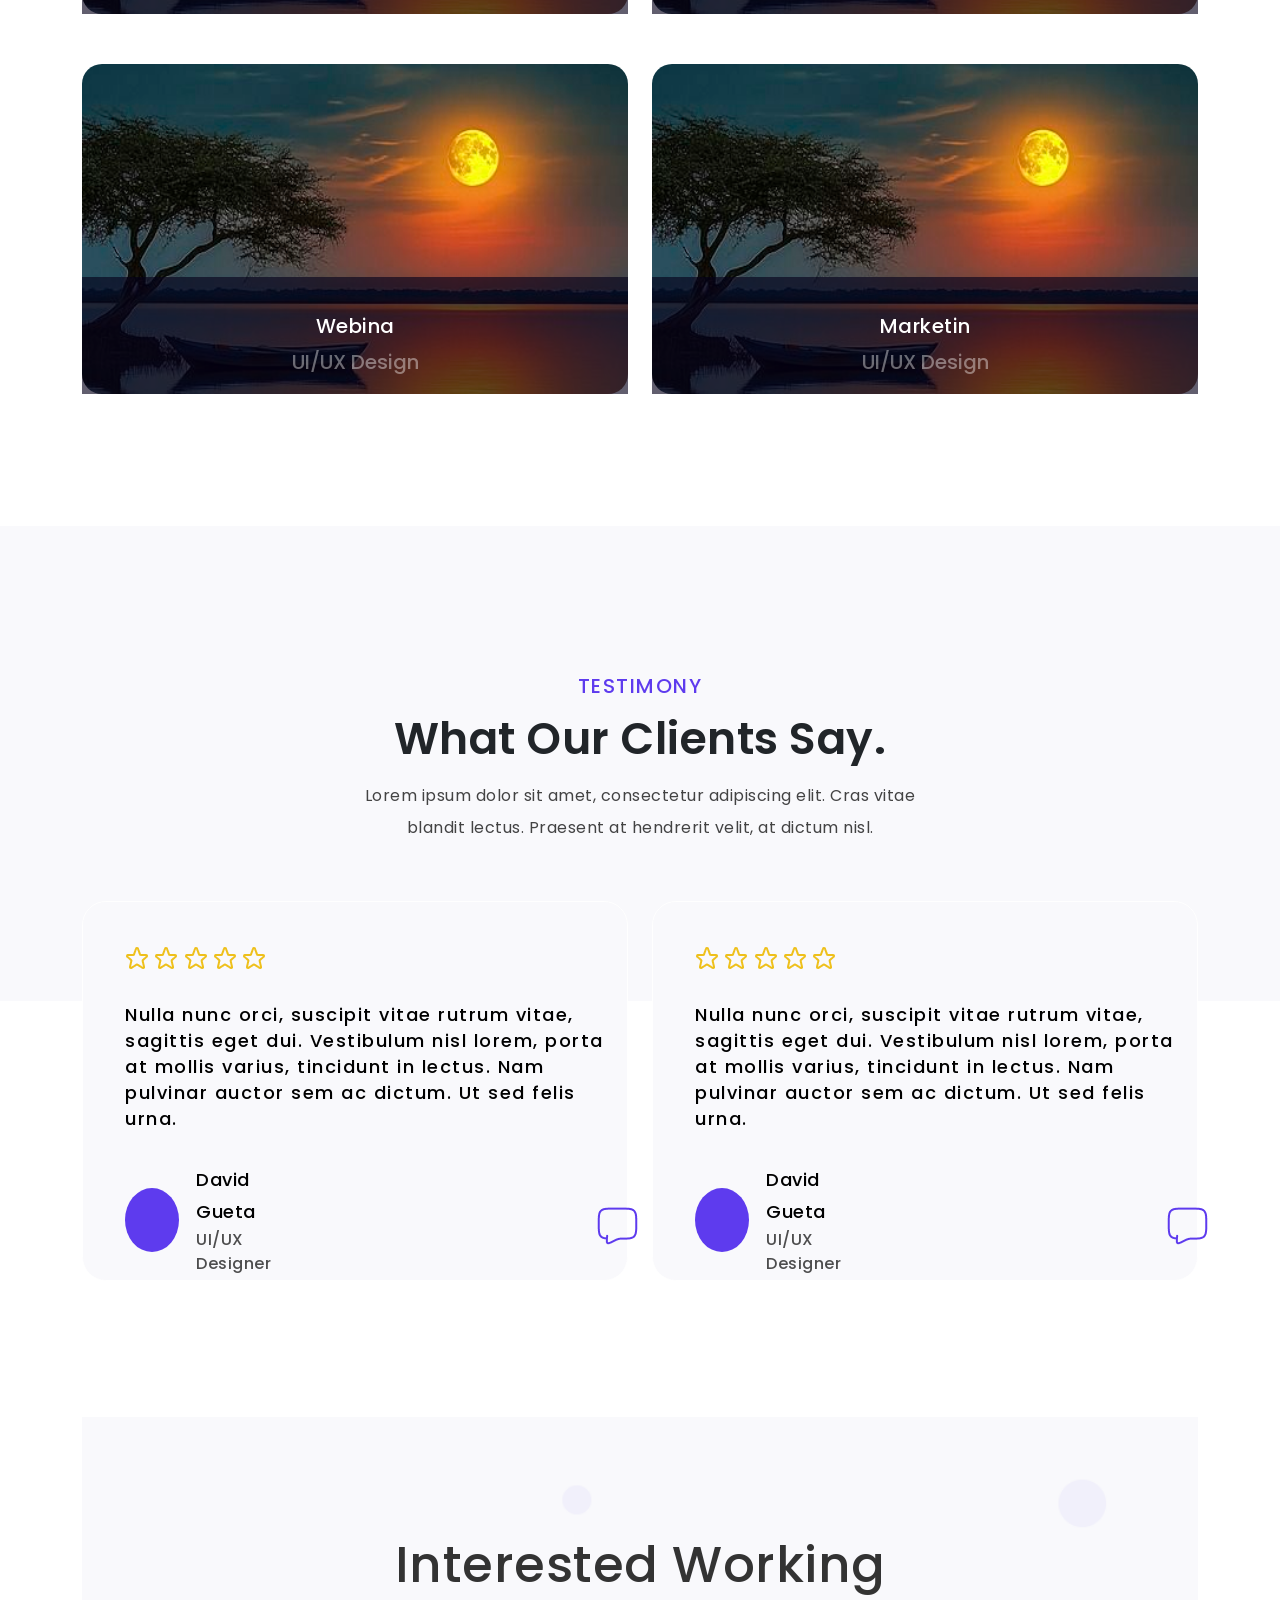
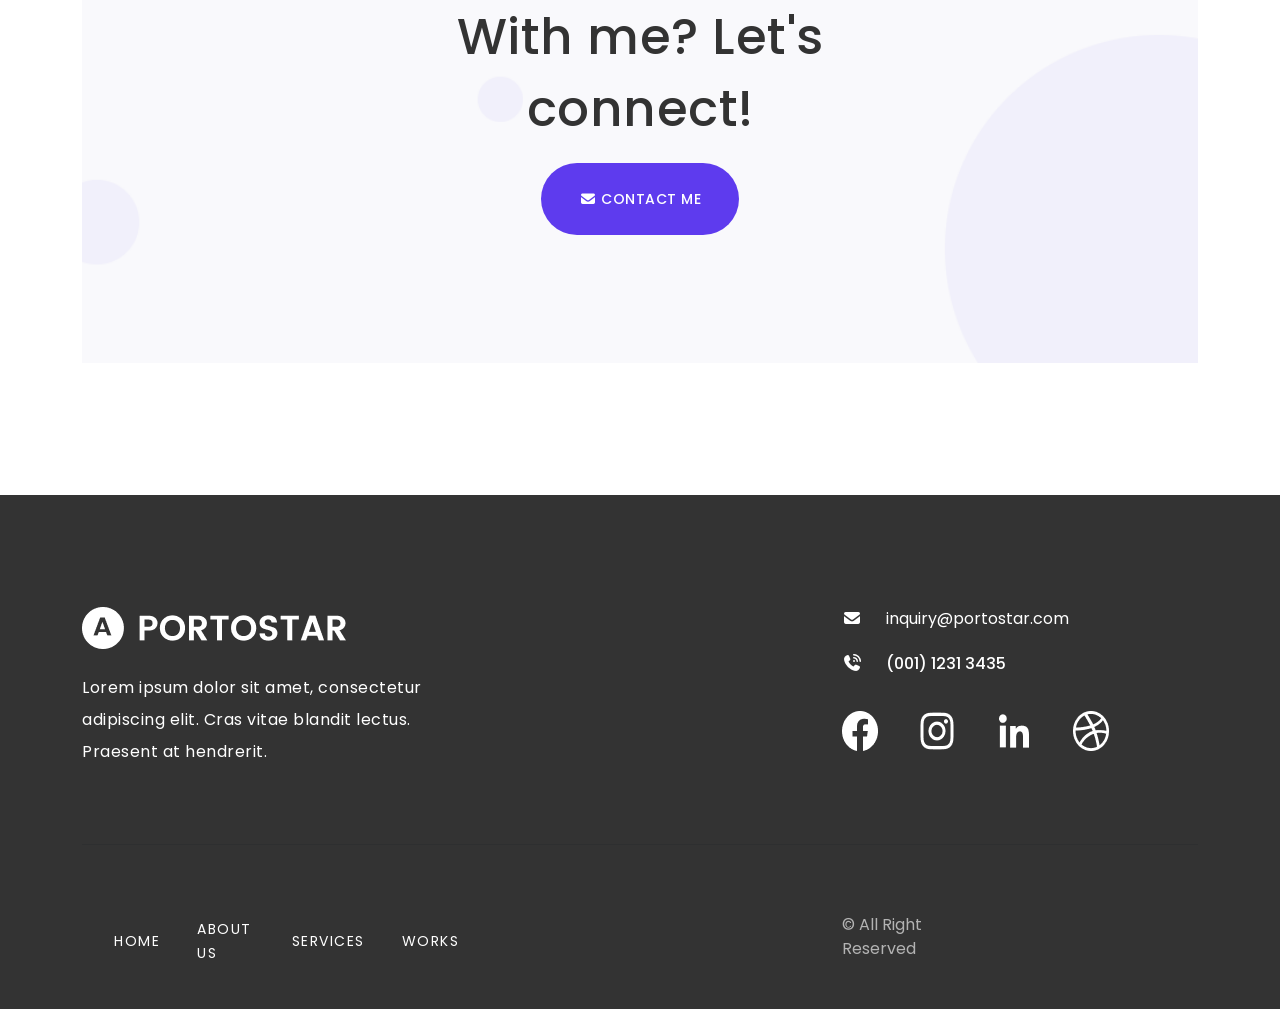
==== commit ffbf487a: "card change" ====
--- a/index.html
+++ b/index.html
@@ -263,7 +263,7 @@
                 <div class="row">
                     <div class="col-lg-6">
                         <div class="pcard">
-                            <img src="images/developer.jpg" alt="" class="img-fluid">
+                            <img src="images/img.jpg" alt="" class="img-fluid">
                             <div class="pcardoverlay">
                                 <div class="pcardtext">
                                     <h4>Creativa</h4>
@@ -274,7 +274,7 @@
                     </div>
                     <div class="col-lg-6">
                         <div class="pcard">
-                            <img src="images/developer.jpg" alt="" class="img-fluid">
+                            <img src="images/img.jpg" alt="" class="img-fluid">
                             <div class="pcardoverlay">
                                 <div class="pcardtext">
                                     <h4>Nusapp</h4>
@@ -288,7 +288,7 @@
                     <div class="col-lg-6">
                         <div class="pcardbtm">
                             <div class="pcard">
-                                <img src="images/developer.jpg" alt="" class="img-fluid">
+                                <img src="images/img.jpg" alt="" class="img-fluid">
                                 <div class="pcardoverlay">
                                     <div class="pcardtext">
                                         <h4>Webina</h4>
@@ -301,7 +301,7 @@
                     <div class="col-lg-6">
                         <div class="pcardbtm">
                                  <div class="pcard">
-                            <img src="images/developer.jpg" alt="" class="img-fluid">
+                            <img src="images/img.jpg" alt="" class="img-fluid">
                             <div class="pcardoverlay">
                                 <div class="pcardtext">
                                     <h4>Marketin</h4>
--- a/css/style.css
+++ b/css/style.css
@@ -320,7 +320,7 @@
 }
 .pcard img{
  width: 100%;
-height: 532px;
+height: 330px;
 border-radius: 20px;
 
 }
